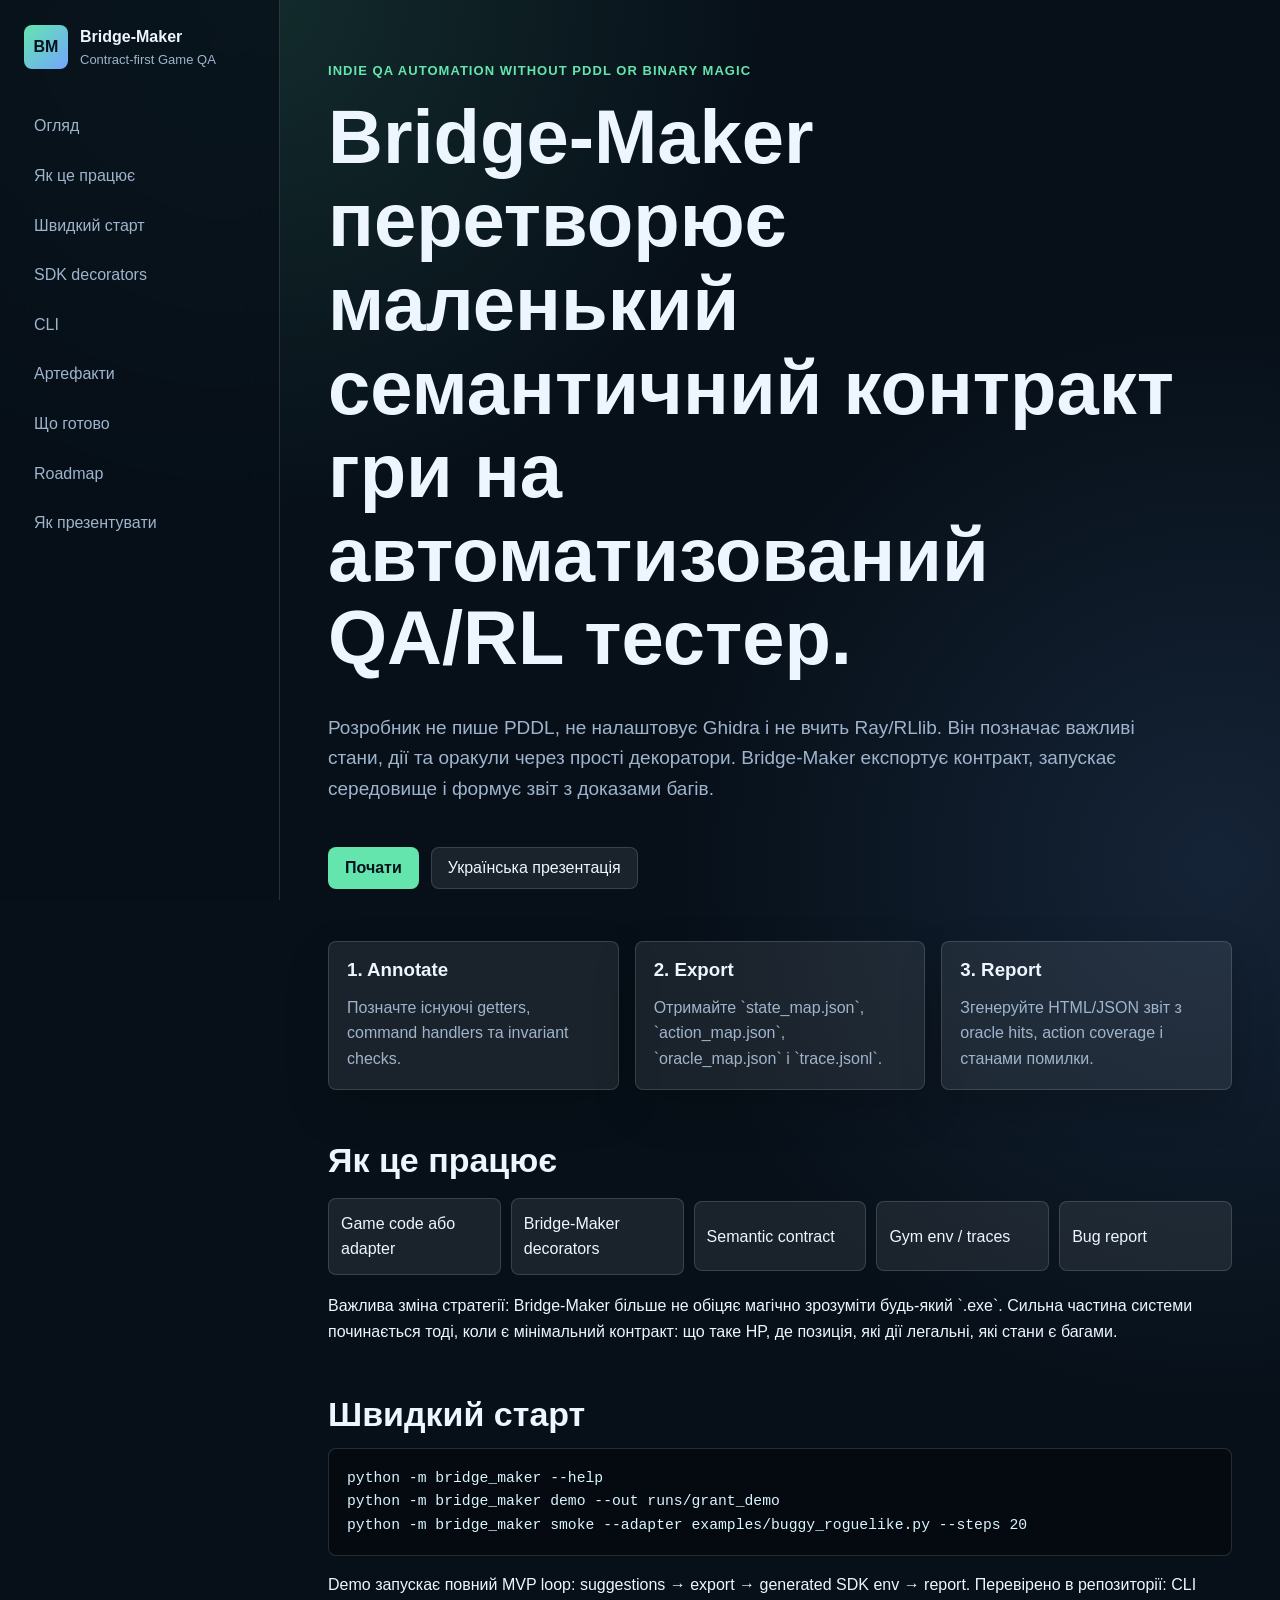
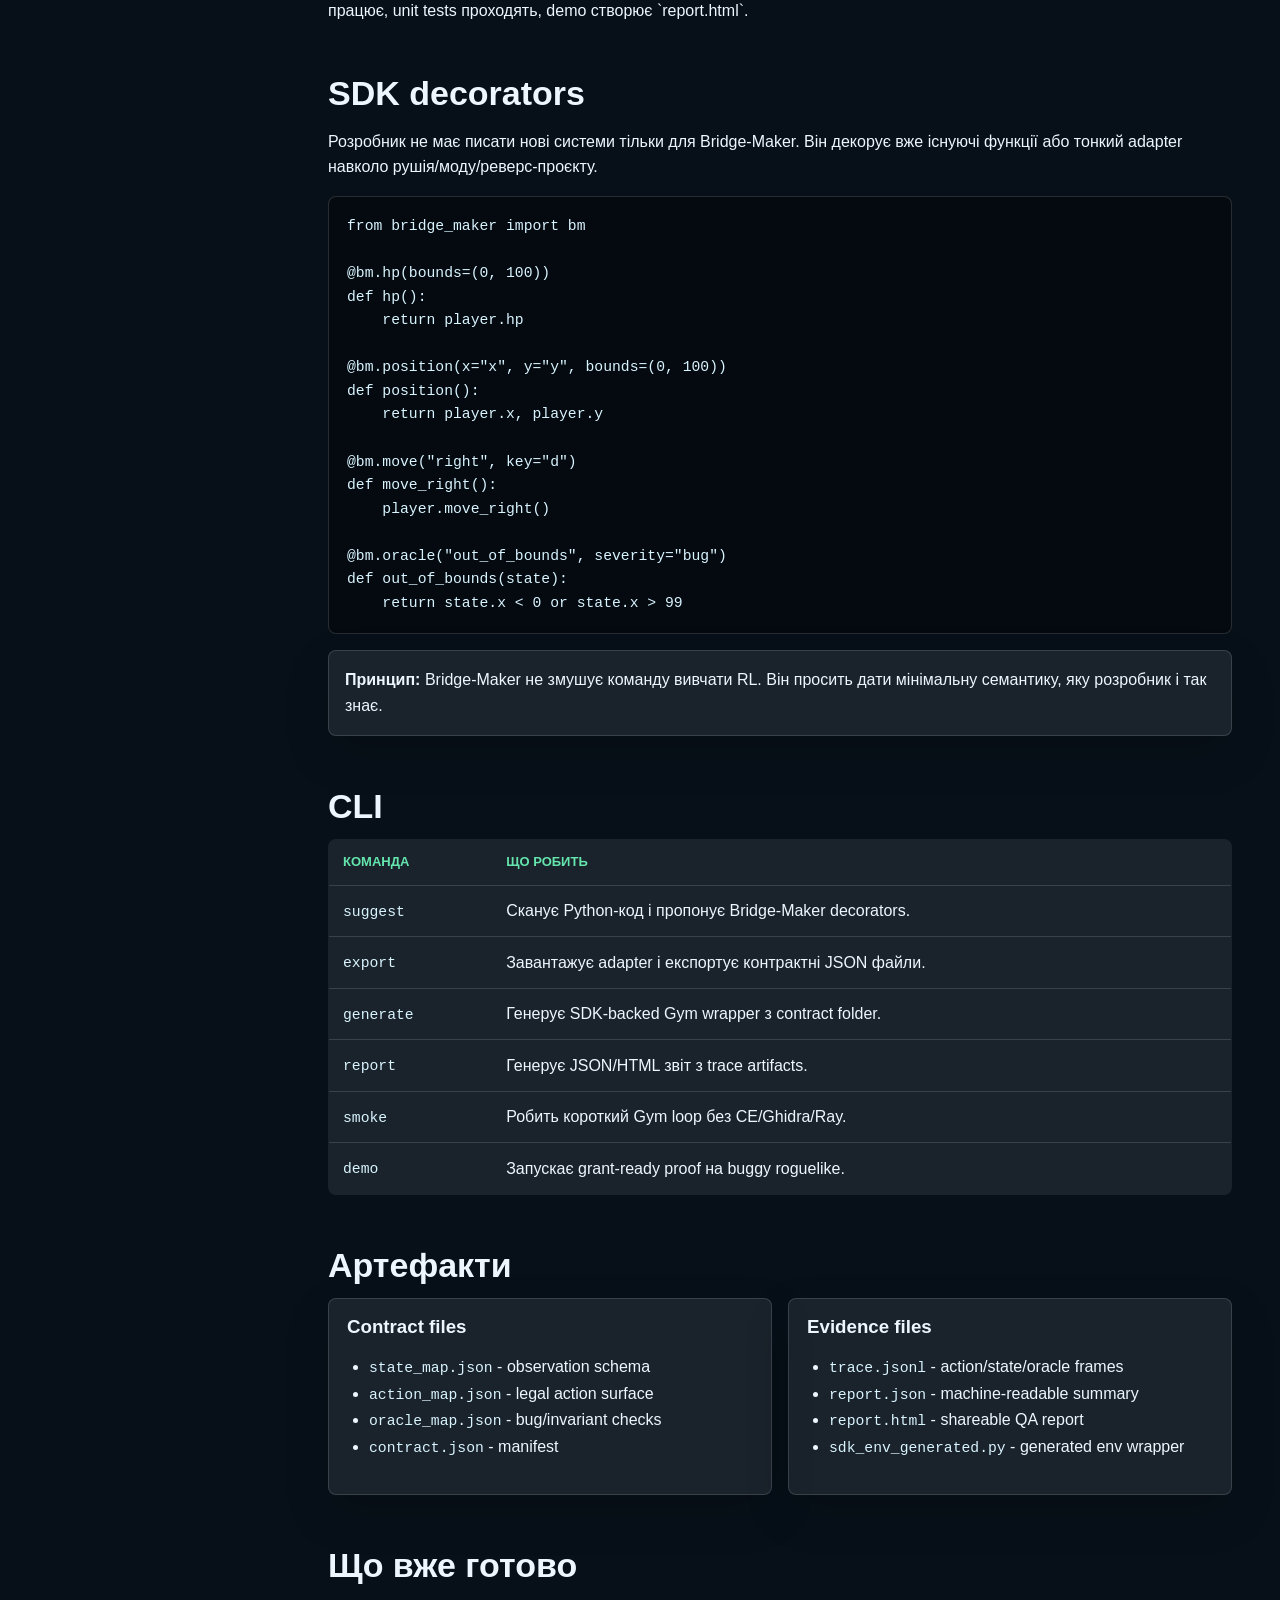
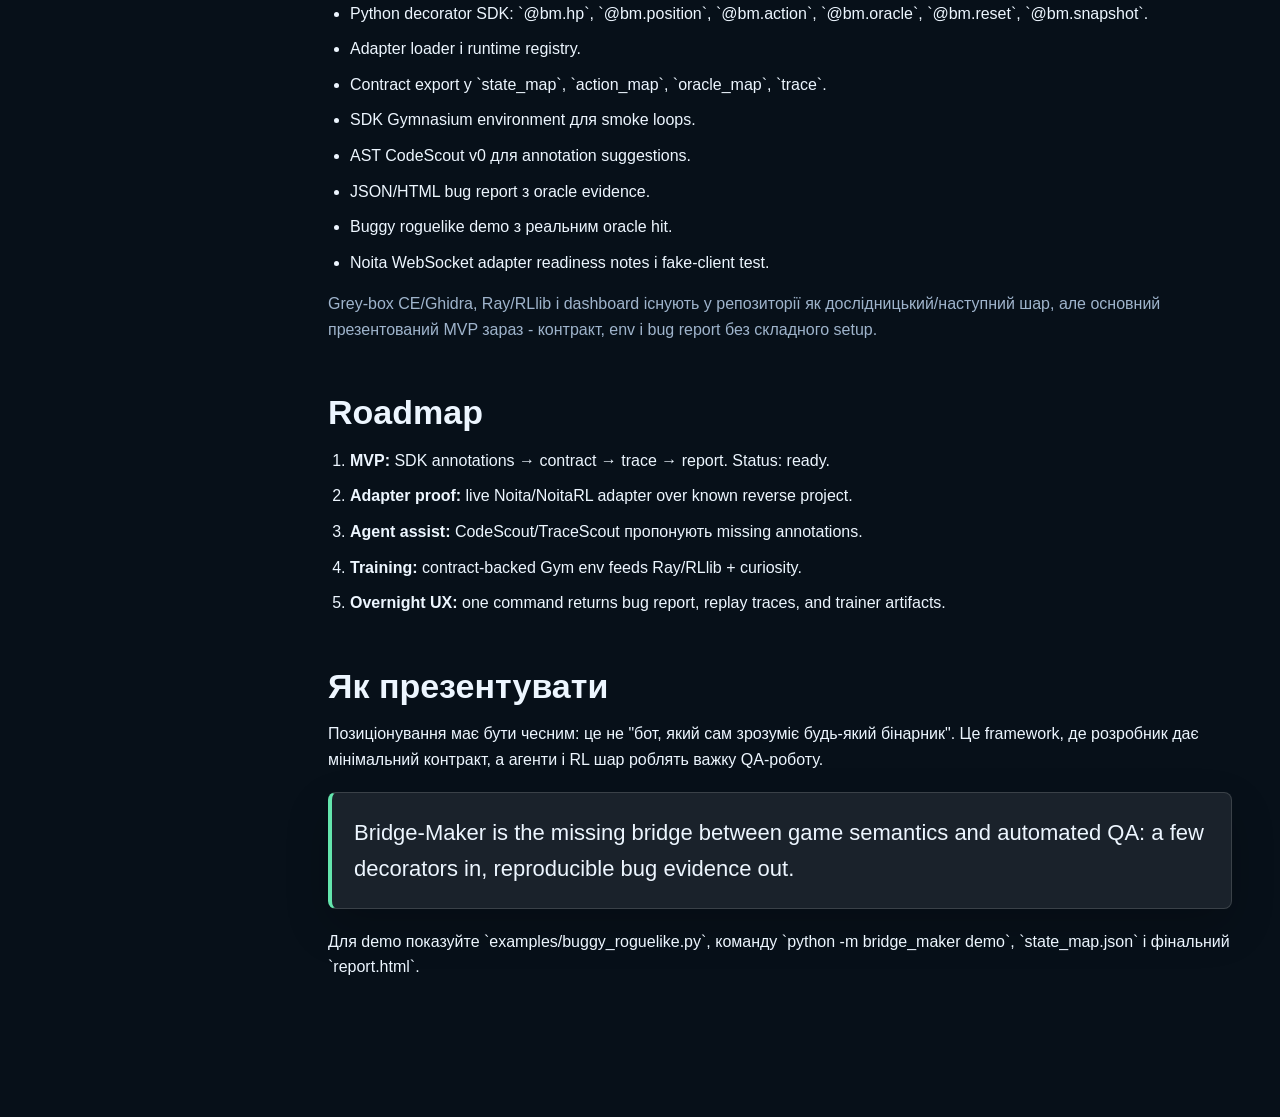
==== docs/index.html @ 61a0549f "Add documentation and pitch links to README" ====
<!doctype html>
<html lang="uk">
<head>
  <meta charset="utf-8">
  <meta name="viewport" content="width=device-width, initial-scale=1">
  <title>Bridge-Maker Docs</title>
  <link rel="stylesheet" href="styles.css">
</head>
<body>
  <aside class="sidebar">
    <div class="brand">
      <div class="logo">BM</div>
      <div>
        <strong>Bridge-Maker</strong>
        <span>Contract-first Game QA</span>
      </div>
    </div>
    <nav>
      <a href="#overview">Огляд</a>
      <a href="#flow">Як це працює</a>
      <a href="#install">Швидкий старт</a>
      <a href="#sdk">SDK decorators</a>
      <a href="#cli">CLI</a>
      <a href="#outputs">Артефакти</a>
      <a href="#status">Що готово</a>
      <a href="#roadmap">Roadmap</a>
      <a href="#pitch">Як презентувати</a>
    </nav>
  </aside>

  <main>
    <section class="hero" id="overview">
      <p class="eyebrow">Indie QA automation without PDDL or binary magic</p>
      <h1>Bridge-Maker перетворює маленький семантичний контракт гри на автоматизований QA/RL тестер.</h1>
      <p class="lead">
        Розробник не пише PDDL, не налаштовує Ghidra і не вчить Ray/RLlib. Він позначає
        важливі стани, дії та оракули через прості декоратори. Bridge-Maker експортує
        контракт, запускає середовище і формує звіт з доказами багів.
      </p>
      <div class="hero-actions">
        <a class="button primary" href="#install">Почати</a>
        <a class="button" href="../grant_materials/presentation_uk.md">Українська презентація</a>
      </div>
    </section>

    <section class="grid three">
      <article class="card">
        <h3>1. Annotate</h3>
        <p>Позначте існуючі getters, command handlers та invariant checks.</p>
      </article>
      <article class="card">
        <h3>2. Export</h3>
        <p>Отримайте `state_map.json`, `action_map.json`, `oracle_map.json` і `trace.jsonl`.</p>
      </article>
      <article class="card">
        <h3>3. Report</h3>
        <p>Згенеруйте HTML/JSON звіт з oracle hits, action coverage і станами помилки.</p>
      </article>
    </section>

    <section id="flow">
      <h2>Як це працює</h2>
      <div class="flow">
        <div>Game code або adapter</div>
        <span>→</span>
        <div>Bridge-Maker decorators</div>
        <span>→</span>
        <div>Semantic contract</div>
        <span>→</span>
        <div>Gym env / traces</div>
        <span>→</span>
        <div>Bug report</div>
      </div>
      <p>
        Важлива зміна стратегії: Bridge-Maker більше не обіцяє магічно зрозуміти будь-який `.exe`.
        Сильна частина системи починається тоді, коли є мінімальний контракт: що таке HP,
        де позиція, які дії легальні, які стани є багами.
      </p>
    </section>

    <section id="install">
      <h2>Швидкий старт</h2>
      <pre><code>python -m bridge_maker --help
python -m bridge_maker demo --out runs/grant_demo
python -m bridge_maker smoke --adapter examples/buggy_roguelike.py --steps 20</code></pre>
      <p>
        Demo запускає повний MVP loop: suggestions → export → generated SDK env → report.
        Перевірено в репозиторії: CLI працює, unit tests проходять, demo створює `report.html`.
      </p>
    </section>

    <section id="sdk">
      <h2>SDK decorators</h2>
      <p>
        Розробник не має писати нові системи тільки для Bridge-Maker. Він декорує вже існуючі
        функції або тонкий adapter навколо рушія/моду/реверс-проєкту.
      </p>
      <pre><code>from bridge_maker import bm

@bm.hp(bounds=(0, 100))
def hp():
    return player.hp

@bm.position(x="x", y="y", bounds=(0, 100))
def position():
    return player.x, player.y

@bm.move("right", key="d")
def move_right():
    player.move_right()

@bm.oracle("out_of_bounds", severity="bug")
def out_of_bounds(state):
    return state.x < 0 or state.x > 99</code></pre>
      <div class="callout">
        <strong>Принцип:</strong> Bridge-Maker не змушує команду вивчати RL. Він просить дати
        мінімальну семантику, яку розробник і так знає.
      </div>
    </section>

    <section id="cli">
      <h2>CLI</h2>
      <table>
        <thead><tr><th>Команда</th><th>Що робить</th></tr></thead>
        <tbody>
          <tr><td><code>suggest</code></td><td>Сканує Python-код і пропонує Bridge-Maker decorators.</td></tr>
          <tr><td><code>export</code></td><td>Завантажує adapter і експортує контрактні JSON файли.</td></tr>
          <tr><td><code>generate</code></td><td>Генерує SDK-backed Gym wrapper з contract folder.</td></tr>
          <tr><td><code>report</code></td><td>Генерує JSON/HTML звіт з trace artifacts.</td></tr>
          <tr><td><code>smoke</code></td><td>Робить короткий Gym loop без CE/Ghidra/Ray.</td></tr>
          <tr><td><code>demo</code></td><td>Запускає grant-ready proof на buggy roguelike.</td></tr>
        </tbody>
      </table>
    </section>

    <section id="outputs">
      <h2>Артефакти</h2>
      <div class="grid two">
        <article class="card">
          <h3>Contract files</h3>
          <ul>
            <li><code>state_map.json</code> - observation schema</li>
            <li><code>action_map.json</code> - legal action surface</li>
            <li><code>oracle_map.json</code> - bug/invariant checks</li>
            <li><code>contract.json</code> - manifest</li>
          </ul>
        </article>
        <article class="card">
          <h3>Evidence files</h3>
          <ul>
            <li><code>trace.jsonl</code> - action/state/oracle frames</li>
            <li><code>report.json</code> - machine-readable summary</li>
            <li><code>report.html</code> - shareable QA report</li>
            <li><code>sdk_env_generated.py</code> - generated env wrapper</li>
          </ul>
        </article>
      </div>
    </section>

    <section id="status">
      <h2>Що вже готово</h2>
      <ul class="checklist">
        <li>Python decorator SDK: `@bm.hp`, `@bm.position`, `@bm.action`, `@bm.oracle`, `@bm.reset`, `@bm.snapshot`.</li>
        <li>Adapter loader і runtime registry.</li>
        <li>Contract export у `state_map`, `action_map`, `oracle_map`, `trace`.</li>
        <li>SDK Gymnasium environment для smoke loops.</li>
        <li>AST CodeScout v0 для annotation suggestions.</li>
        <li>JSON/HTML bug report з oracle evidence.</li>
        <li>Buggy roguelike demo з реальним oracle hit.</li>
        <li>Noita WebSocket adapter readiness notes і fake-client test.</li>
      </ul>
      <p class="muted">
        Grey-box CE/Ghidra, Ray/RLlib і dashboard існують у репозиторії як дослідницький/наступний шар,
        але основний презентований MVP зараз - контракт, env і bug report без складного setup.
      </p>
    </section>

    <section id="roadmap">
      <h2>Roadmap</h2>
      <ol class="timeline">
        <li><strong>MVP:</strong> SDK annotations → contract → trace → report. Status: ready.</li>
        <li><strong>Adapter proof:</strong> live Noita/NoitaRL adapter over known reverse project.</li>
        <li><strong>Agent assist:</strong> CodeScout/TraceScout пропонують missing annotations.</li>
        <li><strong>Training:</strong> contract-backed Gym env feeds Ray/RLlib + curiosity.</li>
        <li><strong>Overnight UX:</strong> one command returns bug report, replay traces, and trainer artifacts.</li>
      </ol>
    </section>

    <section id="pitch">
      <h2>Як презентувати</h2>
      <p>
        Позиціонування має бути чесним: це не "бот, який сам зрозуміє будь-який бінарник".
        Це framework, де розробник дає мінімальний контракт, а агенти і RL шар роблять важку QA-роботу.
      </p>
      <div class="quote">
        Bridge-Maker is the missing bridge between game semantics and automated QA:
        a few decorators in, reproducible bug evidence out.
      </div>
      <p>
        Для demo показуйте `examples/buggy_roguelike.py`, команду `python -m bridge_maker demo`,
        `state_map.json` і фінальний `report.html`.
      </p>
    </section>
  </main>
</body>
</html>
---- docs/styles.css ----
:root {
  --bg: #071019;
  --panel: rgba(255, 255, 255, 0.08);
  --panel-strong: rgba(255, 255, 255, 0.13);
  --line: rgba(255, 255, 255, 0.14);
  --text: #edf6ff;
  --muted: #9fb4cc;
  --accent: #64e5ad;
  --accent-2: #72a7ff;
  --danger: #ff768f;
}

* {
  box-sizing: border-box;
}

body {
  margin: 0;
  min-height: 100vh;
  background:
    radial-gradient(circle at 20% 0%, rgba(100, 229, 173, 0.13), transparent 32rem),
    radial-gradient(circle at 95% 20%, rgba(114, 167, 255, 0.13), transparent 34rem),
    var(--bg);
  color: var(--text);
  font-family: Inter, Aptos, "Segoe UI", Arial, sans-serif;
  line-height: 1.6;
}

.sidebar {
  position: fixed;
  inset: 0 auto 0 0;
  width: 280px;
  padding: 24px;
  border-right: 1px solid var(--line);
  background: rgba(7, 16, 25, 0.78);
  backdrop-filter: blur(18px);
}

.brand {
  display: flex;
  gap: 12px;
  align-items: center;
  margin-bottom: 34px;
}

.brand span {
  display: block;
  color: var(--muted);
  font-size: 13px;
}

.logo {
  display: grid;
  place-items: center;
  width: 44px;
  height: 44px;
  border-radius: 8px;
  background: linear-gradient(135deg, var(--accent), var(--accent-2));
  color: #06111b;
  font-weight: 800;
}

nav {
  display: grid;
  gap: 6px;
}

nav a {
  padding: 9px 10px;
  border-radius: 8px;
  color: var(--muted);
  text-decoration: none;
}

nav a:hover {
  background: var(--panel);
  color: var(--text);
}

main {
  max-width: 1060px;
  margin-left: 280px;
  padding: 48px 48px 90px;
}

section {
  margin: 0 0 52px;
}

.hero {
  min-height: 420px;
  display: flex;
  flex-direction: column;
  justify-content: center;
}

.eyebrow {
  color: var(--accent);
  font-size: 13px;
  font-weight: 700;
  letter-spacing: 0.08em;
  text-transform: uppercase;
}

h1, h2, h3 {
  line-height: 1.1;
  margin: 0 0 14px;
}

h1 {
  max-width: 880px;
  font-size: clamp(42px, 7vw, 76px);
}

h2 {
  font-size: 34px;
}

.lead {
  max-width: 820px;
  color: var(--muted);
  font-size: 19px;
}

.hero-actions {
  display: flex;
  flex-wrap: wrap;
  gap: 12px;
  margin-top: 24px;
}

.button {
  display: inline-flex;
  align-items: center;
  justify-content: center;
  min-height: 42px;
  padding: 0 16px;
  border: 1px solid var(--line);
  border-radius: 8px;
  color: var(--text);
  text-decoration: none;
  background: var(--panel);
}

.button.primary {
  background: var(--accent);
  color: #06111b;
  border-color: transparent;
  font-weight: 700;
}

.grid {
  display: grid;
  gap: 16px;
}

.grid.two {
  grid-template-columns: repeat(2, minmax(0, 1fr));
}

.grid.three {
  grid-template-columns: repeat(3, minmax(0, 1fr));
}

.card,
.callout,
.quote {
  border: 1px solid var(--line);
  border-radius: 8px;
  background: var(--panel);
  box-shadow: 0 18px 44px rgba(0, 0, 0, 0.2);
}

.card {
  padding: 18px;
}

.card p {
  color: var(--muted);
  margin: 0;
}

.flow {
  display: grid;
  grid-template-columns: repeat(5, minmax(120px, 1fr));
  align-items: center;
  gap: 10px;
  margin: 18px 0 18px;
}

.flow div {
  min-height: 70px;
  padding: 12px;
  border: 1px solid var(--line);
  border-radius: 8px;
  background: var(--panel);
  display: flex;
  align-items: center;
}

.flow span {
  display: none;
}

pre {
  overflow: auto;
  padding: 18px;
  border-radius: 8px;
  border: 1px solid var(--line);
  background: rgba(0, 0, 0, 0.36);
}

code {
  color: #d8f4ff;
  font-family: "Cascadia Code", Consolas, monospace;
  font-size: 0.92em;
}

.callout {
  padding: 16px;
  margin-top: 16px;
}

table {
  width: 100%;
  border-collapse: collapse;
  border: 1px solid var(--line);
  background: var(--panel);
  border-radius: 8px;
  overflow: hidden;
}

th,
td {
  padding: 12px 14px;
  border-bottom: 1px solid var(--line);
  text-align: left;
}

th {
  color: var(--accent);
  font-size: 13px;
  text-transform: uppercase;
}

ul,
ol {
  padding-left: 22px;
}

.checklist li,
.timeline li {
  margin-bottom: 10px;
}

.muted {
  color: var(--muted);
}

.quote {
  padding: 22px;
  margin: 20px 0;
  color: var(--text);
  font-size: 22px;
  border-left: 4px solid var(--accent);
}

@media (max-width: 900px) {
  .sidebar {
    position: static;
    width: auto;
    border-right: 0;
    border-bottom: 1px solid var(--line);
  }

  main {
    margin-left: 0;
    padding: 34px 20px 70px;
  }

  .grid.two,
  .grid.three,
  .flow {
    grid-template-columns: 1fr;
  }
}
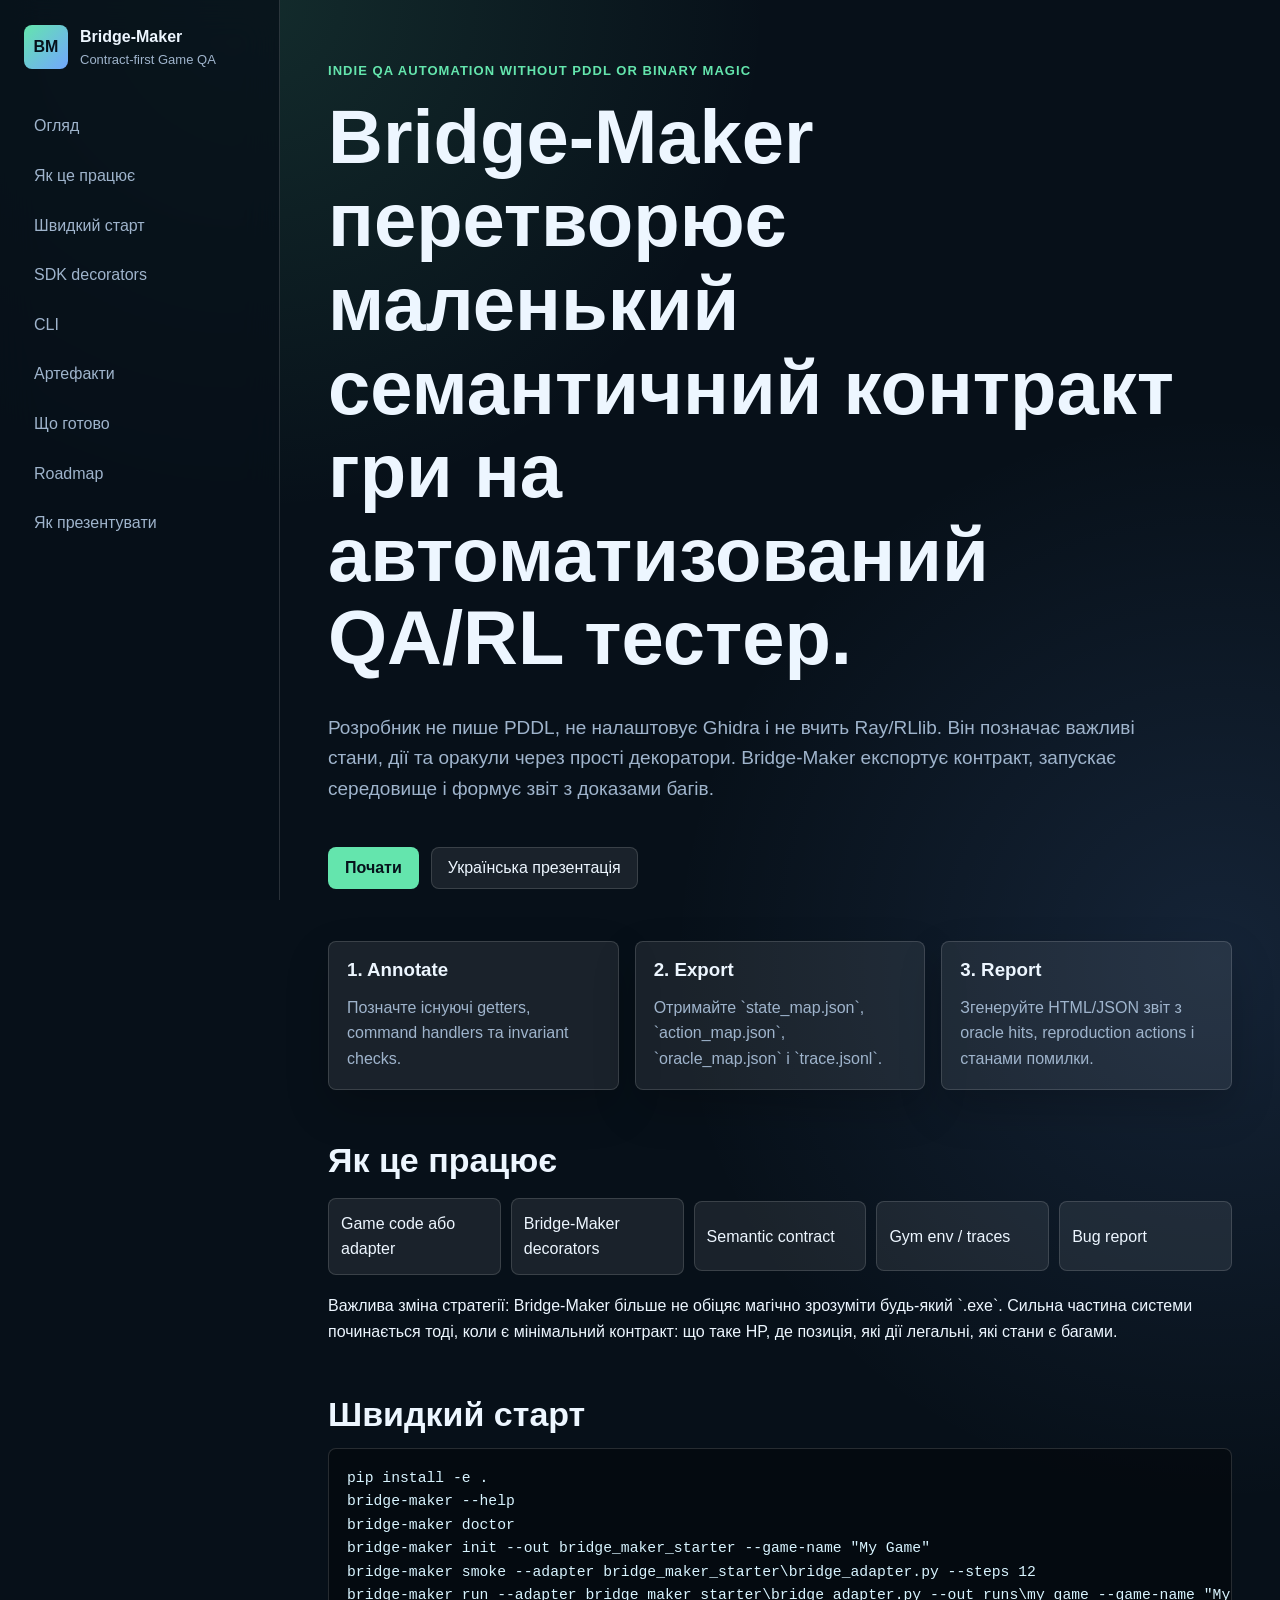
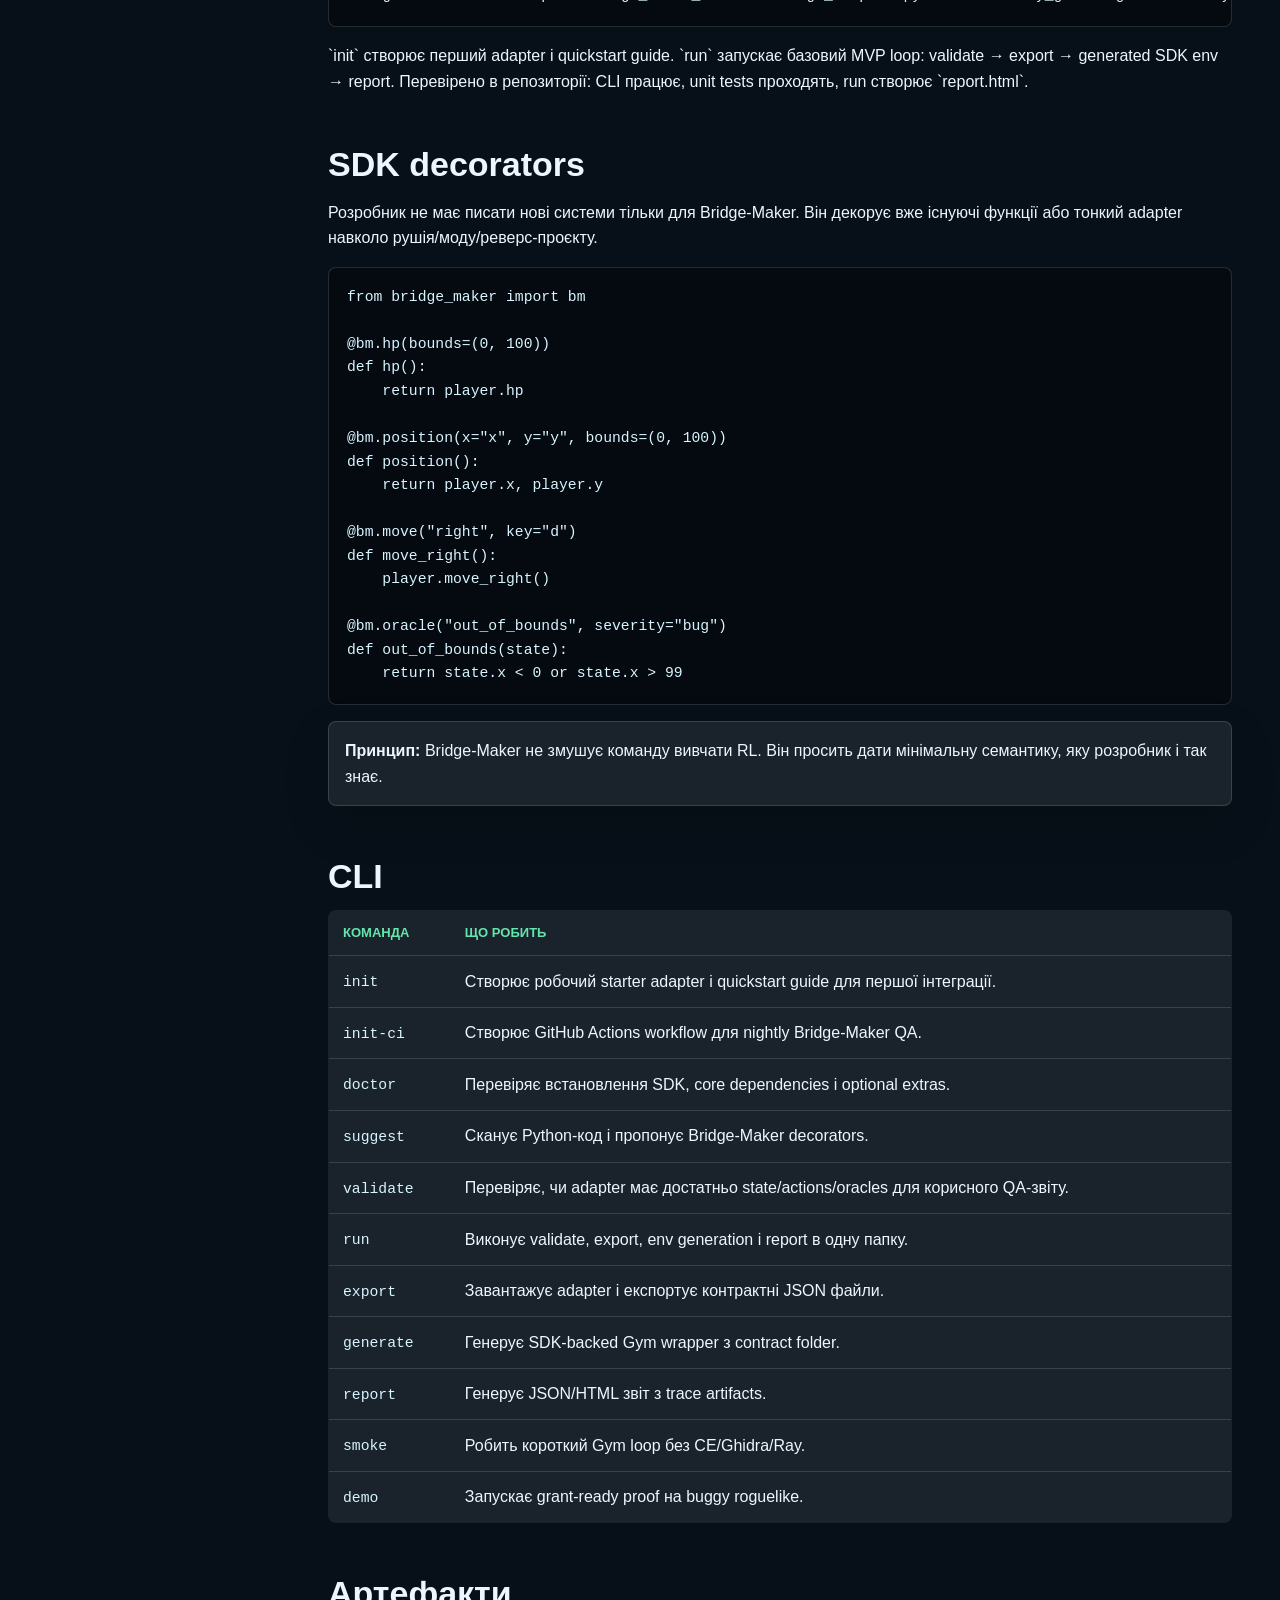
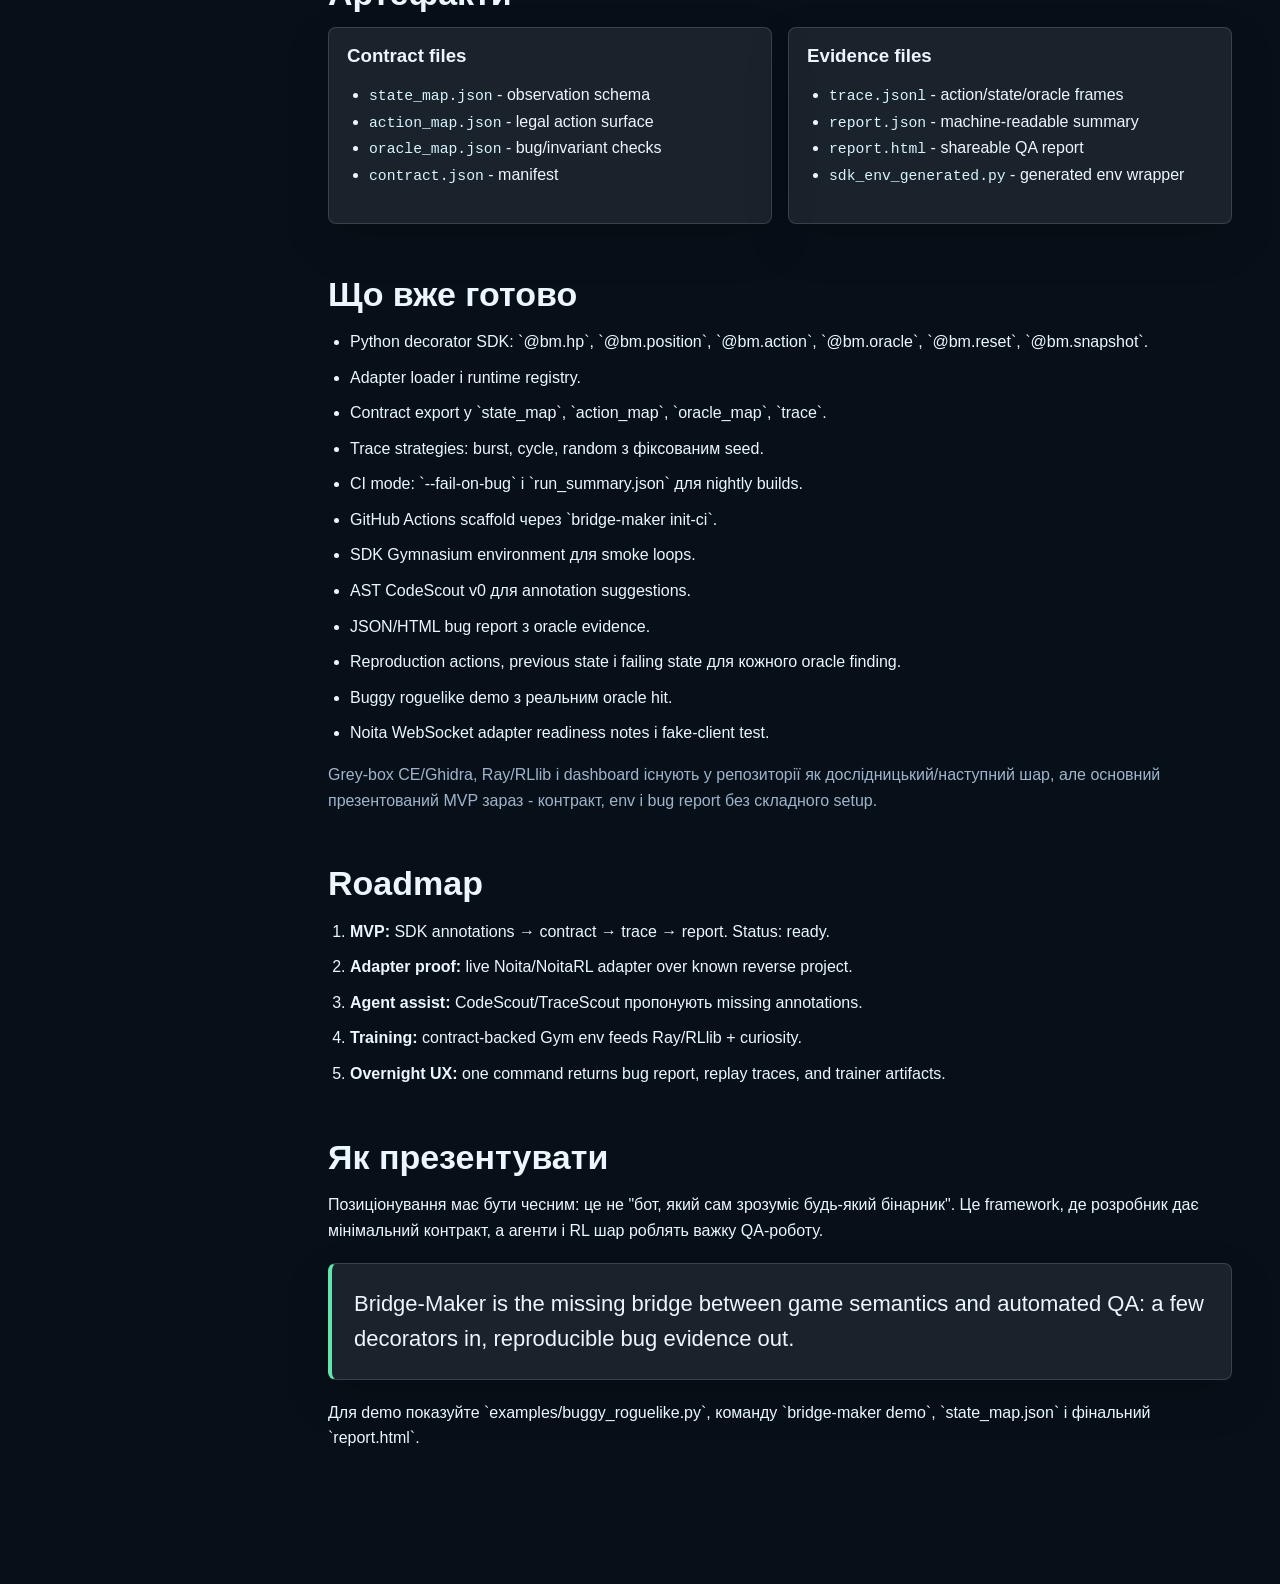
==== commit 1da520bf: "go run failed" ====
--- a/docs/index.html
+++ b/docs/index.html
@@ -54,7 +54,7 @@
       </article>
       <article class="card">
         <h3>3. Report</h3>
-        <p>Згенеруйте HTML/JSON звіт з oracle hits, action coverage і станами помилки.</p>
+        <p>Згенеруйте HTML/JSON звіт з oracle hits, reproduction actions і станами помилки.</p>
       </article>
     </section>
 
@@ -80,12 +80,16 @@
 
     <section id="install">
       <h2>Швидкий старт</h2>
-      <pre><code>python -m bridge_maker --help
-python -m bridge_maker demo --out runs/grant_demo
-python -m bridge_maker smoke --adapter examples/buggy_roguelike.py --steps 20</code></pre>
-      <p>
-        Demo запускає повний MVP loop: suggestions → export → generated SDK env → report.
-        Перевірено в репозиторії: CLI працює, unit tests проходять, demo створює `report.html`.
+      <pre><code>pip install -e .
+bridge-maker --help
+bridge-maker doctor
+bridge-maker init --out bridge_maker_starter --game-name "My Game"
+bridge-maker smoke --adapter bridge_maker_starter\bridge_adapter.py --steps 12
+bridge-maker run --adapter bridge_maker_starter\bridge_adapter.py --out runs\my_game --game-name "My Game"</code></pre>
+      <p>
+        `init` створює перший adapter і quickstart guide. `run` запускає базовий
+        MVP loop: validate → export → generated SDK env → report. Перевірено в
+        репозиторії: CLI працює, unit tests проходять, run створює `report.html`.
       </p>
     </section>
 
@@ -123,7 +127,12 @@
       <table>
         <thead><tr><th>Команда</th><th>Що робить</th></tr></thead>
         <tbody>
+          <tr><td><code>init</code></td><td>Створює робочий starter adapter і quickstart guide для першої інтеграції.</td></tr>
+          <tr><td><code>init-ci</code></td><td>Створює GitHub Actions workflow для nightly Bridge-Maker QA.</td></tr>
+          <tr><td><code>doctor</code></td><td>Перевіряє встановлення SDK, core dependencies і optional extras.</td></tr>
           <tr><td><code>suggest</code></td><td>Сканує Python-код і пропонує Bridge-Maker decorators.</td></tr>
+          <tr><td><code>validate</code></td><td>Перевіряє, чи adapter має достатньо state/actions/oracles для корисного QA-звіту.</td></tr>
+          <tr><td><code>run</code></td><td>Виконує validate, export, env generation і report в одну папку.</td></tr>
           <tr><td><code>export</code></td><td>Завантажує adapter і експортує контрактні JSON файли.</td></tr>
           <tr><td><code>generate</code></td><td>Генерує SDK-backed Gym wrapper з contract folder.</td></tr>
           <tr><td><code>report</code></td><td>Генерує JSON/HTML звіт з trace artifacts.</td></tr>
@@ -163,9 +172,13 @@
         <li>Python decorator SDK: `@bm.hp`, `@bm.position`, `@bm.action`, `@bm.oracle`, `@bm.reset`, `@bm.snapshot`.</li>
         <li>Adapter loader і runtime registry.</li>
         <li>Contract export у `state_map`, `action_map`, `oracle_map`, `trace`.</li>
+        <li>Trace strategies: burst, cycle, random з фіксованим seed.</li>
+        <li>CI mode: `--fail-on-bug` і `run_summary.json` для nightly builds.</li>
+        <li>GitHub Actions scaffold через `bridge-maker init-ci`.</li>
         <li>SDK Gymnasium environment для smoke loops.</li>
         <li>AST CodeScout v0 для annotation suggestions.</li>
         <li>JSON/HTML bug report з oracle evidence.</li>
+        <li>Reproduction actions, previous state і failing state для кожного oracle finding.</li>
         <li>Buggy roguelike demo з реальним oracle hit.</li>
         <li>Noita WebSocket adapter readiness notes і fake-client test.</li>
       </ul>
@@ -197,11 +210,10 @@
         a few decorators in, reproducible bug evidence out.
       </div>
       <p>
-        Для demo показуйте `examples/buggy_roguelike.py`, команду `python -m bridge_maker demo`,
+        Для demo показуйте `examples/buggy_roguelike.py`, команду `bridge-maker demo`,
         `state_map.json` і фінальний `report.html`.
       </p>
     </section>
   </main>
 </body>
 </html>
-
